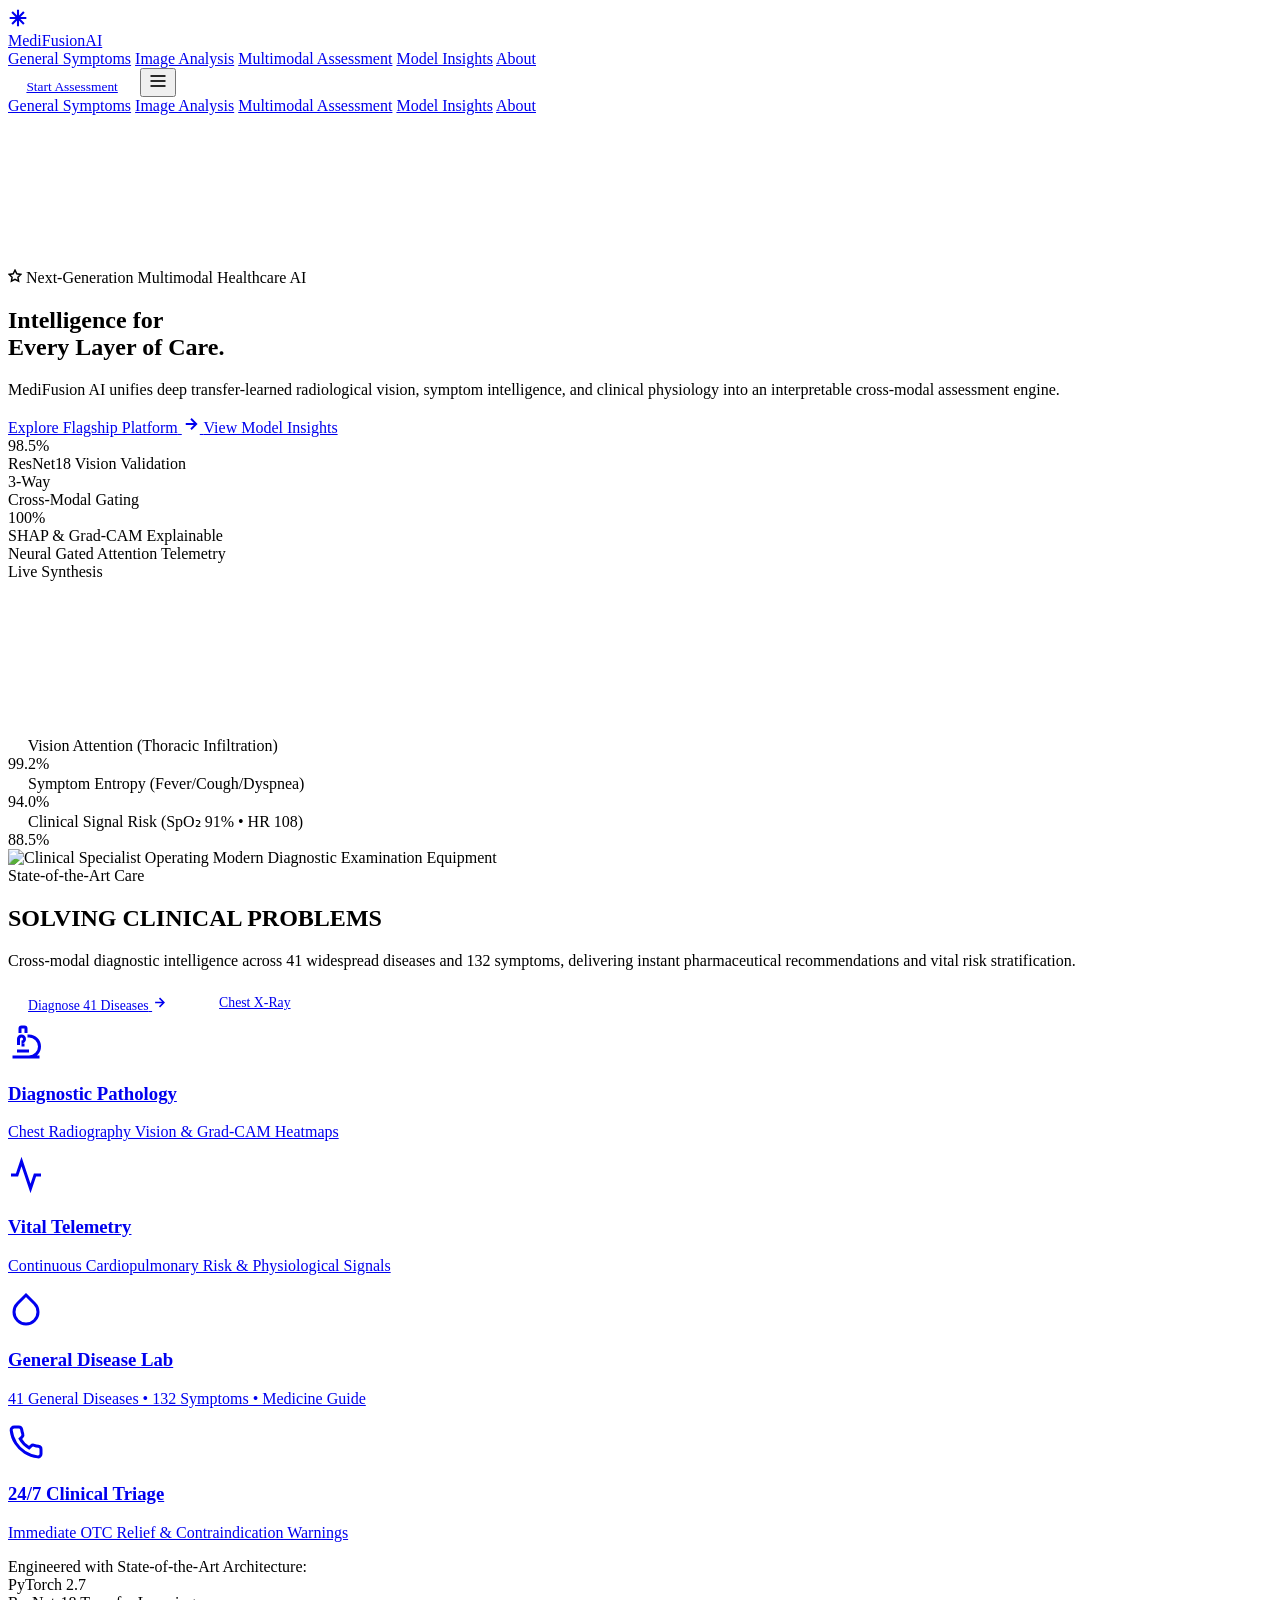
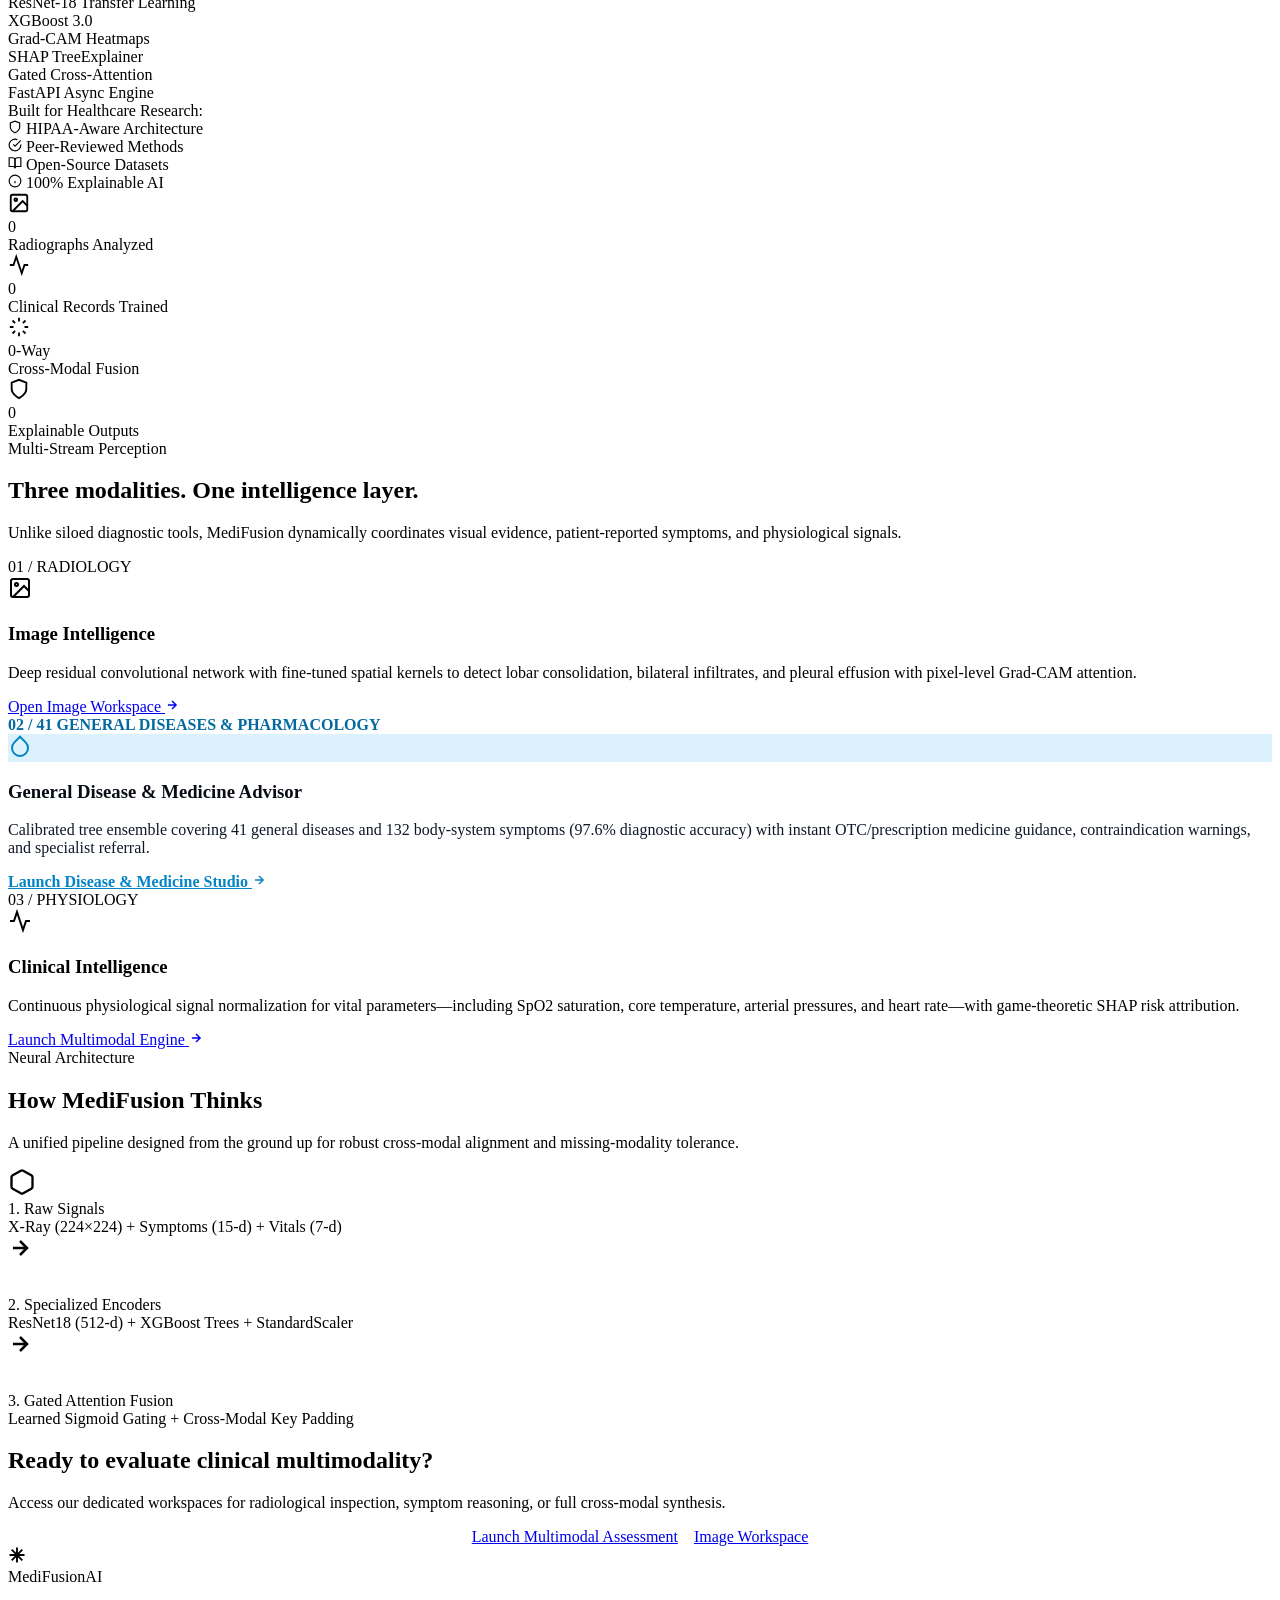
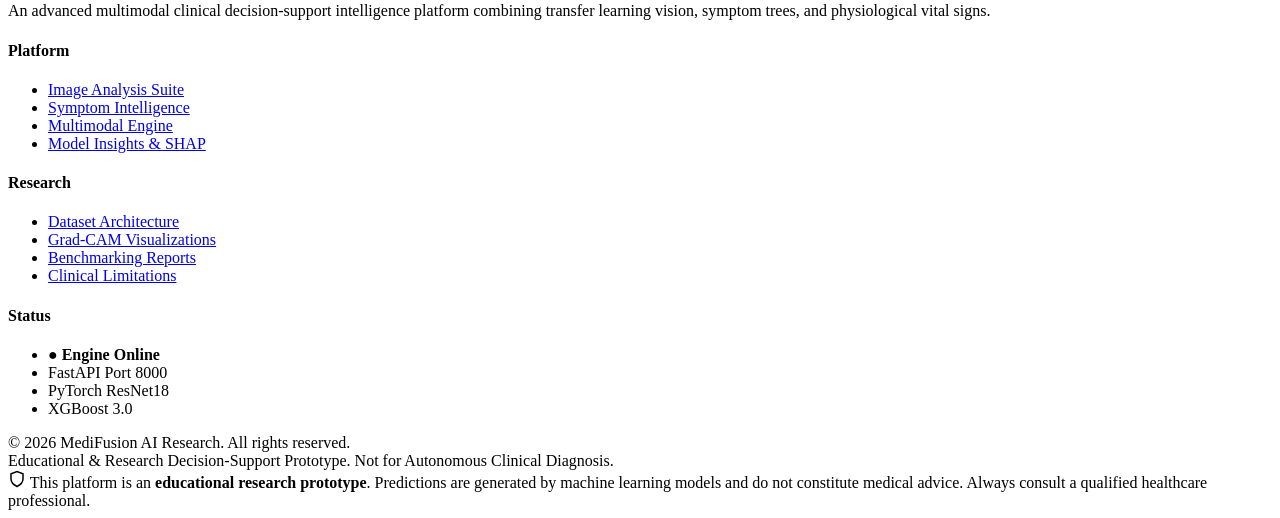
==== frontend/index.html @ 5ebb6c56 "feat: Initial release of MediFusion AI multimodal clinical decision-support system - Tri-stream mult" ====
<!DOCTYPE html>
<html lang="en">
<head>
    <meta charset="UTF-8">
    <meta name="viewport" content="width=device-width, initial-scale=1.0">
    <meta name="description" content="MediFusion AI — Advanced Multimodal Clinical Decision-Support Intelligence. Integrating Medical Imaging, Symptom Reasoning, and Clinical Signals.">
    <title>MediFusion AI — Intelligence for Every Layer of Care</title>
    
    <link rel="preconnect" href="https://fonts.googleapis.com">
    <link rel="preconnect" href="https://fonts.gstatic.com" crossorigin>
    <link href="https://fonts.googleapis.com/css2?family=Plus+Jakarta+Sans:wght@400;500;600;700;800&family=JetBrains+Mono:wght@500;700&display=swap" rel="stylesheet">
    
    <link rel="stylesheet" href="/static/css/global.css?v=5.0">
    <link rel="stylesheet" href="/static/css/landing.css?v=5.0">
    <link rel="stylesheet" href="/static/css/components.css?v=5.0">
    <link rel="stylesheet" href="/static/css/responsive.css?v=5.0">
    
    <script src="https://cdn.jsdelivr.net/npm/chart.js@4.4.0/dist/chart.umd.min.js"></script>
</head>
<body>
    <!-- ─── Global Sticky Navigation ─── -->
    <header class="site-nav" role="banner">
        <div class="app-container-wide nav-inner">
            <a href="/" class="brand-logo" aria-label="MediFusion AI Home">
                <div class="brand-icon">
                    <svg width="20" height="20" viewBox="0 0 24 24" fill="none" stroke="currentColor" stroke-width="2.5">
                        <path d="M12 2v20M2 12h20M4.93 4.93l14.14 14.14M4.93 19.07l14.14-14.14"/>
                    </svg>
                </div>
                <div class="brand-name">MediFusion<span>AI</span></div>
            </a>

            <nav class="nav-links" role="navigation" aria-label="Main Navigation">
                <a href="/symptom-analysis" class="nav-item">General Symptoms</a>
                <a href="/image-analysis" class="nav-item">Image Analysis</a>
                <a href="/multimodal" class="nav-item">Multimodal Assessment</a>
                <a href="/insights" class="nav-item">Model Insights</a>
                <a href="/about" class="nav-item">About</a>
            </nav>

            <div class="nav-actions">
                <a href="/multimodal" class="btn btn-primary" style="padding:0.5rem 1.15rem; font-size:0.84rem;">Start Assessment</a>
                <button class="mobile-toggle" id="mobileToggle" aria-label="Open Navigation Menu">
                    <svg width="20" height="20" viewBox="0 0 24 24" fill="none" stroke="currentColor" stroke-width="2"><line x1="3" y1="12" x2="21" y2="12"/><line x1="3" y1="6" x2="21" y2="6"/><line x1="3" y1="18" x2="21" y2="18"/></svg>
                </button>
            </div>
        </div>
    </header>

    <!-- Mobile Drawer -->
    <div class="mobile-nav-drawer" id="mobileDrawer">
        <a href="/symptom-analysis" class="nav-item">General Symptoms</a>
        <a href="/image-analysis" class="nav-item">Image Analysis</a>
        <a href="/multimodal" class="nav-item">Multimodal Assessment</a>
        <a href="/insights" class="nav-item">Model Insights</a>
        <a href="/about" class="nav-item">About</a>
    </div>

    <!-- ─── Hero Section ─── -->
    <main>
        <section class="hero-section">
            <div class="hero-gradient-mesh"></div>
            <canvas id="heroNeuralCanvas" class="hero-canvas-background"></canvas>
            
            <div class="app-container hero-grid">
                <div class="hero-content-col">
                    <div class="hero-badge">
                        <svg width="14" height="14" viewBox="0 0 24 24" fill="none" stroke="currentColor" stroke-width="2.5"><polygon points="12 2 15.09 8.26 22 9.27 17 14.14 18.18 21.02 12 17.77 5.82 21.02 7 14.14 2 9.27 8.91 8.26 12 2"/></svg>
                        <span>Next-Generation Multimodal Healthcare AI</span>
                    </div>

                    <h1 class="hero-headline">
                        Intelligence for <br>
                        <span class="text-gradient">Every Layer of Care.</span>
                    </h1>

                    <p class="hero-subheadline">
                        MediFusion AI unifies deep transfer-learned radiological vision, symptom intelligence, and clinical physiology into an interpretable cross-modal assessment engine.
                    </p>

                    <div class="hero-cta-group">
                        <a href="/multimodal" class="btn btn-primary btn-lg">
                            <span>Explore Flagship Platform</span>
                            <svg width="18" height="18" viewBox="0 0 24 24" fill="none" stroke="currentColor" stroke-width="2.5"><path d="M5 12h14M12 5l7 7-7 7"/></svg>
                        </a>
                        <a href="/insights" class="btn btn-secondary btn-lg">View Model Insights</a>
                    </div>

                    <div class="hero-trust-metrics">
                        <div class="metric-item">
                            <div class="metric-val">98.5<span>%</span></div>
                            <div class="metric-lbl">ResNet18 Vision Validation</div>
                        </div>
                        <div class="metric-item">
                            <div class="metric-val">3<span>-Way</span></div>
                            <div class="metric-lbl">Cross-Modal Gating</div>
                        </div>
                        <div class="metric-item">
                            <div class="metric-val">100<span>%</span></div>
                            <div class="metric-lbl">SHAP & Grad-CAM Explainable</div>
                        </div>
                    </div>
                </div>

                <!-- Hero Diagnostic Interface Card -->
                <div class="hero-visual-card">
                    <div class="hero-card-header">
                        <div class="hero-card-title">
                            <span class="pulse-dot"></span>
                            <span>Neural Gated Attention Telemetry</span>
                        </div>
                        <span class="badge badge-teal">Live Synthesis</span>
                    </div>

                    <div class="hero-radar-box">
                        <canvas id="heroRadarChart"></canvas>
                    </div>

                    <div class="hero-stream-nodes">
                        <div class="stream-node-row">
                            <div class="stream-node-name">
                                <svg width="16" height="16" viewBox="0 0 24 24" fill="none" stroke="var(--accent-teal)" stroke-width="2"><circle cx="12" cy="12" r="10"/><path d="M8 14s1.5 2 4 2 4-2 4-2"/></svg>
                                <span>Vision Attention (Thoracic Infiltration)</span>
                            </div>
                            <span class="stream-node-val">99.2%</span>
                        </div>
                        <div class="stream-node-row">
                            <div class="stream-node-name">
                                <svg width="16" height="16" viewBox="0 0 24 24" fill="none" stroke="var(--accent-violet)" stroke-width="2"><path d="M22 12h-4l-3 9L9 3l-3 9H2"/></svg>
                                <span>Symptom Entropy (Fever/Cough/Dyspnea)</span>
                            </div>
                            <span class="stream-node-val">94.0%</span>
                        </div>
                        <div class="stream-node-row">
                            <div class="stream-node-name">
                                <svg width="16" height="16" viewBox="0 0 24 24" fill="none" stroke="var(--accent-cyan)" stroke-width="2"><path d="M14 2H6a2 2 0 0 0-2 2v16a2 2 0 0 0 2 2h12a2 2 0 0 0 2-2V8z"/></svg>
                                <span>Clinical Signal Risk (SpO₂ 91% • HR 108)</span>
                            </div>
                            <span class="stream-node-val">88.5%</span>
                        </div>
                    </div>
                </div>
            </div>

            <!-- Photographic Clinical Examination Showcase (Inspired by Reference UI) -->
            <div class="app-container">
                <div class="hero-photo-banner">
                    <img src="/static/images/hero_clinic_doctor.jpg" alt="Clinical Specialist Operating Modern Diagnostic Examination Equipment" class="hero-photo-img">
                    <div class="hero-photo-scrim">
                        <div class="hero-photo-floating-card">
                            <div class="hero-card-pretag">State-of-the-Art Care</div>
                            <h2 class="hero-card-headline">SOLVING CLINICAL PROBLEMS</h2>
                            <p class="hero-card-desc">
                                Cross-modal diagnostic intelligence across 41 widespread diseases and 132 symptoms, delivering instant pharmaceutical recommendations and vital risk stratification.
                            </p>
                            <div style="display:flex; gap:0.75rem; flex-wrap:wrap;">
                                <a href="/symptom-analysis" class="btn btn-primary" style="padding:0.6rem 1.25rem; font-size:0.86rem;">
                                    <span>Diagnose 41 Diseases</span>
                                    <svg width="15" height="15" viewBox="0 0 24 24" fill="none" stroke="currentColor" stroke-width="2.5"><path d="M5 12h14M12 5l7 7-7 7"/></svg>
                                </a>
                                <a href="/image-analysis" class="btn btn-secondary" style="padding:0.6rem 1.25rem; font-size:0.86rem;">
                                    <span>Chest X-Ray</span>
                                </a>
                            </div>
                            <div class="card-slide-dots">
                                <span class="slide-dot active"></span>
                                <span class="slide-dot"></span>
                                <span class="slide-dot"></span>
                            </div>
                        </div>
                    </div>
                </div>
            </div>
        </section>

        <!-- ─── Circular Clinical Feature Badges (Reference UI) ─── -->
        <section class="clinical-feature-strip">
            <div class="app-container-wide">
                <div class="clinical-badge-grid">
                    <a href="/image-analysis" class="clinical-badge-card">
                        <div class="clinical-badge-circle">
                            <svg width="36" height="36" viewBox="0 0 24 24" fill="none" stroke="currentColor" stroke-width="2"><path d="M6 18h8M3 22h18M14 22a7 7 0 1 0 0-14h-1M9 14h2M9 12a2 2 0 1 0-2-2v4"/><path d="M12 6V3a1 1 0 0 0-1-1H9a1 1 0 0 0-1 1v3"/></svg>
                        </div>
                        <h3 class="clinical-badge-title">Diagnostic Pathology</h3>
                        <p class="clinical-badge-sub">Chest Radiography Vision & Grad-CAM Heatmaps</p>
                    </a>
                    <a href="/multimodal" class="clinical-badge-card">
                        <div class="clinical-badge-circle">
                            <svg width="36" height="36" viewBox="0 0 24 24" fill="none" stroke="currentColor" stroke-width="2"><path d="M22 12h-4l-3 9L9 3l-3 9H2"/></svg>
                        </div>
                        <h3 class="clinical-badge-title">Vital Telemetry</h3>
                        <p class="clinical-badge-sub">Continuous Cardiopulmonary Risk & Physiological Signals</p>
                    </a>
                    <a href="/symptom-analysis" class="clinical-badge-card">
                        <div class="clinical-badge-circle">
                            <svg width="36" height="36" viewBox="0 0 24 24" fill="none" stroke="currentColor" stroke-width="2"><path d="M12 2.69l5.66 5.66a8 8 0 1 1-11.31 0z"/></svg>
                        </div>
                        <h3 class="clinical-badge-title">General Disease Lab</h3>
                        <p class="clinical-badge-sub">41 General Diseases • 132 Symptoms • Medicine Guide</p>
                    </a>
                    <a href="/symptom-analysis" class="clinical-badge-card">
                        <div class="clinical-badge-circle">
                            <svg width="36" height="36" viewBox="0 0 24 24" fill="none" stroke="currentColor" stroke-width="2"><path d="M22 16.92v3a2 2 0 0 1-2.18 2 19.79 19.79 0 0 1-8.63-3.07 19.5 19.5 0 0 1-6-6 19.79 19.79 0 0 1-3.07-8.67A2 2 0 0 1 4.11 2h3a2 2 0 0 1 2 1.72 12.84 12.84 0 0 0 .7 2.81 2 2 0 0 1-.45 2.11L8.09 9.91a16 16 0 0 0 6 6l1.27-1.27a2 2 0 0 1 2.11-.45 12.84 12.84 0 0 0 2.81.7A2 2 0 0 1 22 16.92z"/></svg>
                        </div>
                        <h3 class="clinical-badge-title">24/7 Clinical Triage</h3>
                        <p class="clinical-badge-sub">Immediate OTC Relief & Contraindication Warnings</p>
                    </a>
                </div>
            </div>
        </section>

        <!-- ─── Technology Capabilities Strip ─── -->
        <section class="tech-strip">
            <div class="app-container tech-strip-inner">
                <span class="tech-strip-heading">Engineered with State-of-the-Art Architecture:</span>
                <div class="tech-badges-list">
                    <div class="tech-badge-item">PyTorch 2.7</div>
                    <div class="tech-badge-item">ResNet-18 Transfer Learning</div>
                    <div class="tech-badge-item">XGBoost 3.0</div>
                    <div class="tech-badge-item">Grad-CAM Heatmaps</div>
                    <div class="tech-badge-item">SHAP TreeExplainer</div>
                    <div class="tech-badge-item">Gated Cross-Attention</div>
                    <div class="tech-badge-item">FastAPI Async Engine</div>
                </div>
            </div>
        </section>

        <!-- ─── Trust Institutions Strip ─── -->
        <section class="trust-strip">
            <div class="app-container trust-strip-inner">
                <span class="trust-strip-label">Built for Healthcare Research:</span>
                <div class="trust-pill">
                    <svg width="14" height="14" viewBox="0 0 24 24" fill="none" stroke="currentColor" stroke-width="2"><path d="M12 22s8-4 8-10V5l-8-3-8 3v7c0 6 8 10 8 10z"/></svg>
                    <span>HIPAA-Aware Architecture</span>
                </div>
                <div class="trust-pill">
                    <svg width="14" height="14" viewBox="0 0 24 24" fill="none" stroke="currentColor" stroke-width="2"><path d="M22 11.08V12a10 10 0 1 1-5.93-9.14"/><polyline points="22 4 12 14.01 9 11.01"/></svg>
                    <span>Peer-Reviewed Methods</span>
                </div>
                <div class="trust-pill">
                    <svg width="14" height="14" viewBox="0 0 24 24" fill="none" stroke="currentColor" stroke-width="2"><path d="M2 3h6a4 4 0 0 1 4 4v14a3 3 0 0 0-3-3H2z"/><path d="M22 3h-6a4 4 0 0 0-4 4v14a3 3 0 0 1 3-3h7z"/></svg>
                    <span>Open-Source Datasets</span>
                </div>
                <div class="trust-pill">
                    <svg width="14" height="14" viewBox="0 0 24 24" fill="none" stroke="currentColor" stroke-width="2"><circle cx="12" cy="12" r="10"/><path d="M12 16v-4M12 8h.01"/></svg>
                    <span>100% Explainable AI</span>
                </div>
            </div>
        </section>

        <!-- ─── Statistics Counters Section ─── -->
        <section class="stats-counter-section">
            <div class="app-container">
                <div class="stats-grid">
                    <div class="stat-card scroll-reveal">
                        <div class="stat-icon-box">
                            <svg width="22" height="22" viewBox="0 0 24 24" fill="none" stroke="currentColor" stroke-width="2"><rect x="3" y="3" width="18" height="18" rx="2" ry="2"/><circle cx="8.5" cy="8.5" r="1.5"/><polyline points="21 15 16 10 5 21"/></svg>
                        </div>
                        <div class="stat-number counter-animate" data-target="5856">0</div>
                        <div class="stat-label">Radiographs Analyzed</div>
                    </div>
                    <div class="stat-card scroll-reveal" data-delay="1">
                        <div class="stat-icon-box">
                            <svg width="22" height="22" viewBox="0 0 24 24" fill="none" stroke="currentColor" stroke-width="2"><path d="M22 12h-4l-3 9L9 3l-3 9H2"/></svg>
                        </div>
                        <div class="stat-number counter-animate" data-target="4998">0</div>
                        <div class="stat-label">Clinical Records Trained</div>
                    </div>
                    <div class="stat-card scroll-reveal" data-delay="2">
                        <div class="stat-icon-box">
                            <svg width="22" height="22" viewBox="0 0 24 24" fill="none" stroke="currentColor" stroke-width="2"><path d="M12 2v4M12 18v4M4.93 4.93l2.83 2.83M16.24 16.24l2.83 2.83M2 12h4M18 12h4M4.93 19.07l2.83-2.83M16.24 7.76l2.83-2.83"/></svg>
                        </div>
                        <div class="stat-number"><span class="counter-animate" data-target="3">0</span><span>-Way</span></div>
                        <div class="stat-label">Cross-Modal Fusion</div>
                    </div>
                    <div class="stat-card scroll-reveal" data-delay="3">
                        <div class="stat-icon-box">
                            <svg width="22" height="22" viewBox="0 0 24 24" fill="none" stroke="currentColor" stroke-width="2"><path d="M12 22s8-4 8-10V5l-8-3-8 3v7c0 6 8 10 8 10z"/></svg>
                        </div>
                        <div class="stat-number counter-animate" data-target="100" data-suffix="%">0</div>
                        <div class="stat-label">Explainable Outputs</div>
                    </div>
                </div>
            </div>
        </section>

        <!-- ─── Three Modalities Section ─── -->
        <section class="section-wrapper">
            <div class="app-container">
                <div class="section-header-center">
                    <span class="badge badge-teal" style="margin-bottom:0.75rem;">Multi-Stream Perception</span>
                    <h2>Three modalities. One intelligence layer.</h2>
                    <p>Unlike siloed diagnostic tools, MediFusion dynamically coordinates visual evidence, patient-reported symptoms, and physiological signals.</p>
                </div>

                <div class="modalities-cards-grid">
                    <!-- 01 Image -->
                    <div class="modality-feature-card">
                        <span class="card-step-num">01 / RADIOLOGY</span>
                        <div class="modality-icon-wrapper">
                            <svg width="24" height="24" viewBox="0 0 24 24" fill="none" stroke="currentColor" stroke-width="2"><rect x="3" y="3" width="18" height="18" rx="2" ry="2"/><circle cx="8.5" cy="8.5" r="1.5"/><polyline points="21 15 16 10 5 21"/></svg>
                        </div>
                        <h3>Image Intelligence</h3>
                        <p>Deep residual convolutional network with fine-tuned spatial kernels to detect lobar consolidation, bilateral infiltrates, and pleural effusion with pixel-level Grad-CAM attention.</p>
                        <a href="/image-analysis" class="modality-card-link">
                            <span>Open Image Workspace</span>
                            <svg width="14" height="14" viewBox="0 0 24 24" fill="none" stroke="currentColor" stroke-width="2.5"><path d="M5 12h14M12 5l7 7-7 7"/></svg>
                        </a>
                    </div>

                    <!-- 02 Symptoms & General Disease -->
                    <div class="modality-feature-card" style="border-color: rgba(14, 165, 233, 0.4); background: #ffffff;">
                        <span class="card-step-num" style="color:#0369a1; font-weight:700;">02 / 41 GENERAL DISEASES & PHARMACOLOGY</span>
                        <div class="modality-icon-wrapper" style="background:rgba(14, 165, 233, 0.15); color:#0284c7; border-color:rgba(14, 165, 233, 0.35);">
                            <svg width="24" height="24" viewBox="0 0 24 24" fill="none" stroke="currentColor" stroke-width="2"><path d="M12 2.69l5.66 5.66a8 8 0 1 1-11.31 0z"/></svg>
                        </div>
                        <h3 style="color:#080c15;">General Disease & Medicine Advisor</h3>
                        <p style="color:#0f1729;">Calibrated tree ensemble covering 41 general diseases and 132 body-system symptoms (97.6% diagnostic accuracy) with instant OTC/prescription medicine guidance, contraindication warnings, and specialist referral.</p>
                        <a href="/symptom-analysis" class="modality-card-link" style="color:#0284c7; font-weight:600;">
                            <span>Launch Disease & Medicine Studio</span>
                            <svg width="14" height="14" viewBox="0 0 24 24" fill="none" stroke="currentColor" stroke-width="2.5"><path d="M5 12h14M12 5l7 7-7 7"/></svg>
                        </a>
                    </div>

                    <!-- 03 Clinical -->
                    <div class="modality-feature-card">
                        <span class="card-step-num">03 / PHYSIOLOGY</span>
                        <div class="modality-icon-wrapper">
                            <svg width="24" height="24" viewBox="0 0 24 24" fill="none" stroke="currentColor" stroke-width="2"><path d="M22 12h-4l-3 9L9 3l-3 9H2"/></svg>
                        </div>
                        <h3>Clinical Intelligence</h3>
                        <p>Continuous physiological signal normalization for vital parameters—including SpO2 saturation, core temperature, arterial pressures, and heart rate—with game-theoretic SHAP risk attribution.</p>
                        <a href="/multimodal" class="modality-card-link">
                            <span>Launch Multimodal Engine</span>
                            <svg width="14" height="14" viewBox="0 0 24 24" fill="none" stroke="currentColor" stroke-width="2.5"><path d="M5 12h14M12 5l7 7-7 7"/></svg>
                        </a>
                    </div>
                </div>
            </div>
        </section>

        <!-- ─── "How MediFusion Thinks" Pipeline Section ─── -->
        <section class="section-wrapper" style="background: rgba(255, 255, 255, 0.7); border-top: 1px solid var(--border-subtle); border-bottom: 1px solid var(--border-subtle);">
            <div class="app-container">
                <div class="section-header-center">
                    <span class="badge badge-violet" style="margin-bottom:0.75rem;">Neural Architecture</span>
                    <h2>How MediFusion Thinks</h2>
                    <p>A unified pipeline designed from the ground up for robust cross-modal alignment and missing-modality tolerance.</p>
                </div>

                <div class="pipeline-architecture-box">
                    <div class="pipeline-flow-diagram">
                        <!-- Step 1: Input Modalities -->
                        <div class="flow-step-card">
                            <div class="flow-step-icon">
                                <svg width="28" height="28" viewBox="0 0 24 24" fill="none" stroke="currentColor" stroke-width="2"><path d="M21 16V8a2 2 0 0 0-1-1.73l-7-4a2 2 0 0 0-2 0l-7 4A2 2 0 0 0 3 8v8a2 2 0 0 0 1 1.73l7 4a2 2 0 0 0 2 0l7-4A2 2 0 0 0 21 16z"/></svg>
                            </div>
                            <div class="flow-step-title">1. Raw Signals</div>
                            <div class="flow-step-desc">X-Ray (224×224) + Symptoms (15-d) + Vitals (7-d)</div>
                        </div>

                        <div class="flow-arrow-connector">
                            <svg width="24" height="24" viewBox="0 0 24 24" fill="none" stroke="currentColor" stroke-width="2.5"><path d="M5 12h14M12 5l7 7-7 7"/></svg>
                        </div>

                        <!-- Step 2: Encoders -->
                        <div class="flow-step-card">
                            <div class="flow-step-icon">
                                <svg width="28" height="28" viewBox="0 0 24 24" fill="none" stroke="var(--accent-teal)" stroke-width="2"><circle cx="12" cy="12" r="3"/><path d="M19.4 15a1.65 1.65 0 0 0 .33 1.82l.06.06a2 2 0 0 1 0 2.83 2 2 0 0 1-2.83 0l-.06-.06a1.65 1.65 0 0 0-1.82-.33 1.65 1.65 0 0 0-1 1.51V21a2 2 0 0 1-2 2 2 2 0 0 1-2-2v-.09A1.65 1.65 0 0 0 9 19.4a1.65 1.65 0 0 0-1.82.33l-.06.06a2 2 0 0 1-2.83 0 2 2 0 0 1 0-2.83l.06-.06a1.65 1.65 0 0 0 .33-1.82 1.65 1.65 0 0 0-1.51-1H3a2 2 0 0 1-2-2 2 2 0 0 1 2-2h.09A1.65 1.65 0 0 0 4.6 9a1.65 1.65 0 0 0-.33-1.82l-.06-.06a2 2 0 0 1 0-2.83 2 2 0 0 1 2.83 0l.06.06a1.65 1.65 0 0 0 1.82.33H9a1.65 1.65 0 0 0 1-1.51V3a2 2 0 0 1 2-2 2 2 0 0 1 2 2v.09a1.65 1.65 0 0 0 1 1.51 1.65 1.65 0 0 0 1.82-.33l.06-.06a2 2 0 0 1 2.83 0 2 2 0 0 1 0 2.83l-.06.06a1.65 1.65 0 0 0-.33 1.82V9a1.65 1.65 0 0 0 1.51 1H21a2 2 0 0 1 2 2 2 2 0 0 1-2 2h-.09a1.65 1.65 0 0 0-1.51 1z"/></svg>
                            </div>
                            <div class="flow-step-title">2. Specialized Encoders</div>
                            <div class="flow-step-desc">ResNet18 (512-d) + XGBoost Trees + StandardScaler</div>
                        </div>

                        <div class="flow-arrow-connector">
                            <svg width="24" height="24" viewBox="0 0 24 24" fill="none" stroke="currentColor" stroke-width="2.5"><path d="M5 12h14M12 5l7 7-7 7"/></svg>
                        </div>

                        <!-- Step 3: Gated Cross Attention -->
                        <div class="flow-step-card">
                            <div class="flow-step-icon">
                                <svg width="28" height="28" viewBox="0 0 24 24" fill="none" stroke="var(--accent-violet)" stroke-width="2"><path d="M12 2v4M12 18v4M4.93 4.93l2.83 2.83M16.24 16.24l2.83 2.83M2 12h4M18 12h4M4.93 19.07l2.83-2.83M16.24 7.76l2.83-2.83"/></svg>
                            </div>
                            <div class="flow-step-title">3. Gated Attention Fusion</div>
                            <div class="flow-step-desc">Learned Sigmoid Gating + Cross-Modal Key Padding</div>
                        </div>
                    </div>
                </div>
            </div>
        </section>

        <!-- ─── Final Call to Action ─── -->
        <section class="section-wrapper">
            <div class="app-container">
                <div class="final-cta-section">
                    <div class="final-cta-content">
                        <h2>Ready to evaluate clinical multimodality?</h2>
                        <p>Access our dedicated workspaces for radiological inspection, symptom reasoning, or full cross-modal synthesis.</p>
                        <div style="display:flex; justify-content:center; gap:1rem; flex-wrap:wrap;">
                            <a href="/multimodal" class="btn btn-primary btn-lg">Launch Multimodal Assessment</a>
                            <a href="/image-analysis" class="btn btn-secondary btn-lg">Image Workspace</a>
                        </div>
                    </div>
                </div>
            </div>
        </section>
    </main>

    <!-- ─── Global Footer ─── -->
    <footer class="site-footer" role="contentinfo">
        <div class="app-container footer-top">
            <div class="footer-brand">
                <div class="brand-logo">
                    <div class="brand-icon">
                        <svg width="18" height="18" viewBox="0 0 24 24" fill="none" stroke="currentColor" stroke-width="2.5"><path d="M12 2v20M2 12h20M4.93 4.93l14.14 14.14M4.93 19.07l14.14-14.14"/></svg>
                    </div>
                    <div class="brand-name">MediFusion<span>AI</span></div>
                </div>
                <p>An advanced multimodal clinical decision-support intelligence platform combining transfer learning vision, symptom trees, and physiological vital signs.</p>
            </div>

            <div class="footer-col">
                <h4>Platform</h4>
                <ul class="footer-links">
                    <li><a href="/image-analysis">Image Analysis Suite</a></li>
                    <li><a href="/symptom-analysis">Symptom Intelligence</a></li>
                    <li><a href="/multimodal">Multimodal Engine</a></li>
                    <li><a href="/insights">Model Insights & SHAP</a></li>
                </ul>
            </div>

            <div class="footer-col">
                <h4>Research</h4>
                <ul class="footer-links">
                    <li><a href="/about">Dataset Architecture</a></li>
                    <li><a href="/insights">Grad-CAM Visualizations</a></li>
                    <li><a href="/about">Benchmarking Reports</a></li>
                    <li><a href="/about">Clinical Limitations</a></li>
                </ul>
            </div>

            <div class="footer-col">
                <h4>Status</h4>
                <ul class="footer-links">
                    <li><span style="color:var(--success); font-weight:600;">● Engine Online</span></li>
                    <li><span style="color:var(--text-muted);">FastAPI Port 8000</span></li>
                    <li><span style="color:var(--text-muted);">PyTorch ResNet18</span></li>
                    <li><span style="color:var(--text-muted);">XGBoost 3.0</span></li>
                </ul>
            </div>
        </div>

        <div class="app-container footer-bottom">
            <div>© 2026 MediFusion AI Research. All rights reserved.</div>
            <div>Educational & Research Decision-Support Prototype. Not for Autonomous Clinical Diagnosis.</div>
        </div>
        <div class="app-container">
            <div class="medical-disclaimer-badge">
                <svg width="18" height="18" viewBox="0 0 24 24" fill="none" stroke="currentColor" stroke-width="2"><path d="M12 22s8-4 8-10V5l-8-3-8 3v7c0 6 8 10 8 10z"/></svg>
                <span>This platform is an <strong>educational research prototype</strong>. Predictions are generated by machine learning models and do not constitute medical advice. Always consult a qualified healthcare professional.</span>
            </div>
        </div>
    </footer>

    <!-- Scripts -->
    <script src="/static/js/api.js?v=5.0"></script>
    <script src="/static/js/ui.js?v=5.0"></script>
    <script src="/static/js/charts.js?v=5.0"></script>
    <script src="/static/js/navigation.js?v=5.0"></script>
    <script>
        document.addEventListener("DOMContentLoaded", () => {
            MediFusionUI.initNeuralCanvas("heroNeuralCanvas");
            // Hero radar chart
            MediFusionCharts.renderRadarComparison(
                "heroRadarChart",
                ["Vision", "Symptoms", "Vitals", "Attention Gating"],
                [94, 88, 85, 96]
            );
        });
    </script>
</body>
</html>
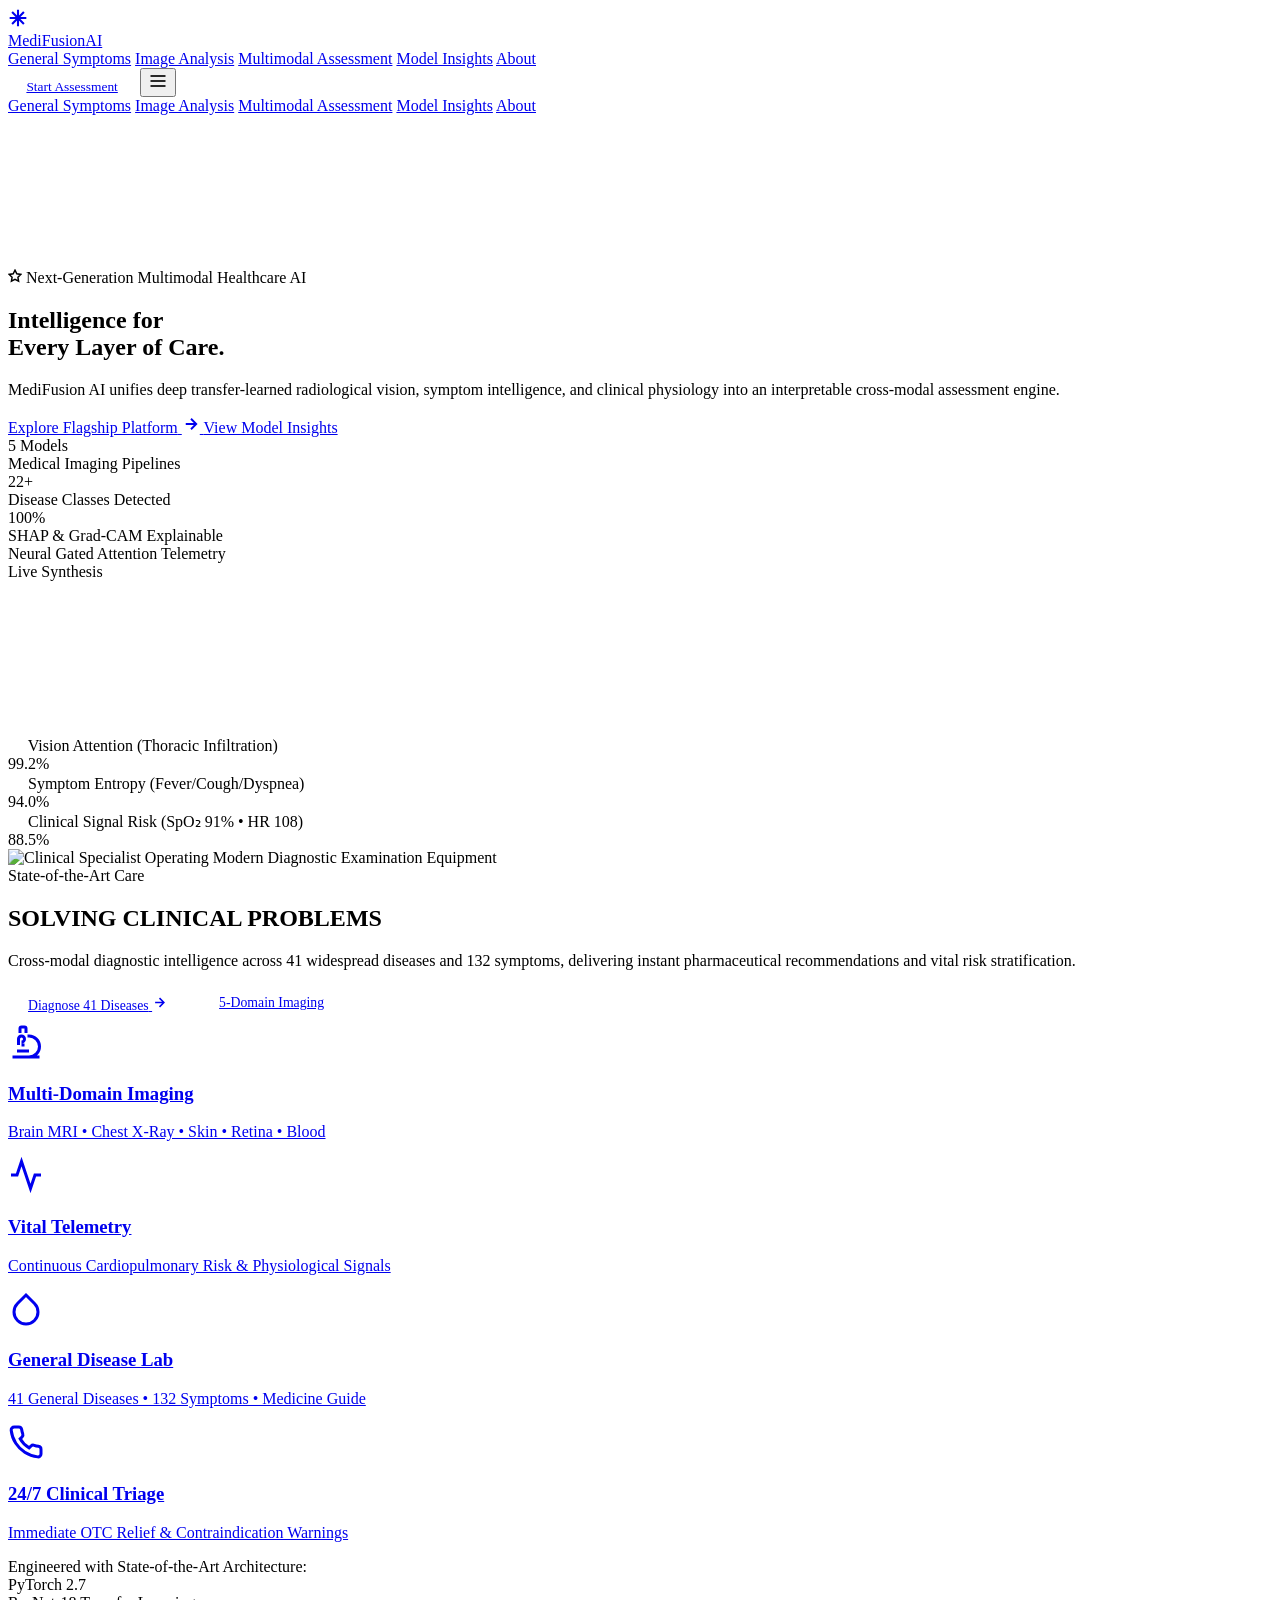
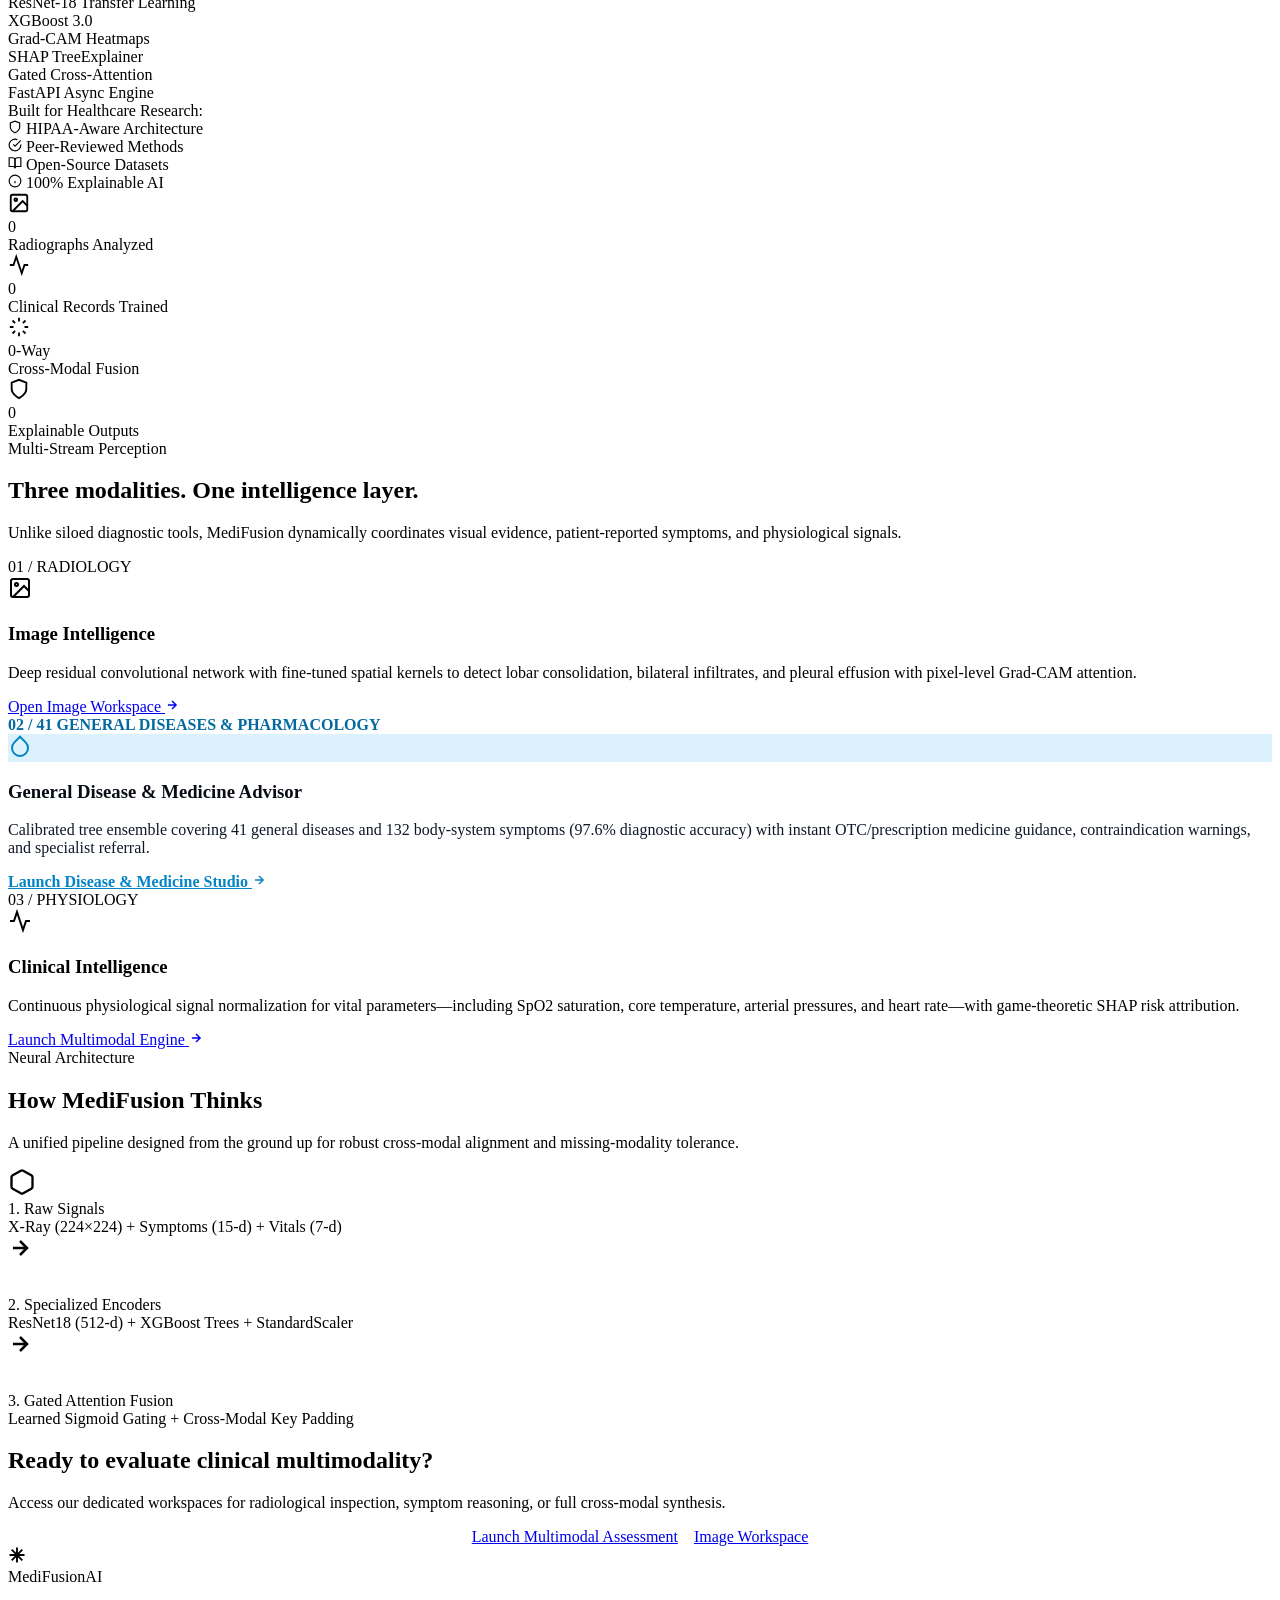
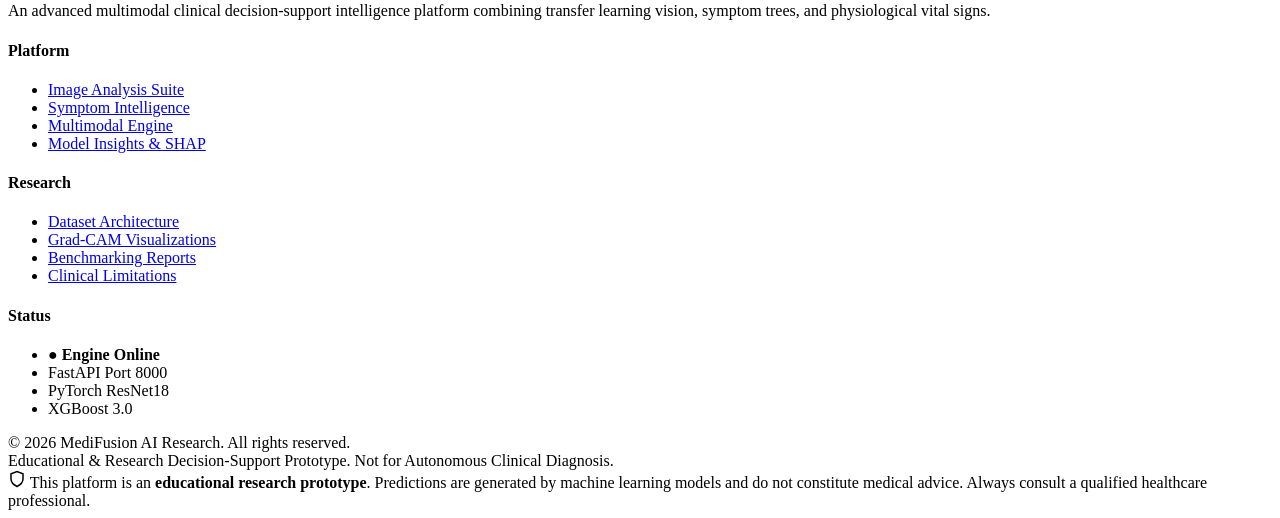
==== commit a0c5ed20: "feat: Add multi-modality medical image analysis, dataset pipelines, and UI expansion" ====
--- a/frontend/index.html
+++ b/frontend/index.html
@@ -88,12 +88,12 @@
 
                     <div class="hero-trust-metrics">
                         <div class="metric-item">
-                            <div class="metric-val">98.5<span>%</span></div>
-                            <div class="metric-lbl">ResNet18 Vision Validation</div>
+                            <div class="metric-val">5<span> Models</span></div>
+                            <div class="metric-lbl">Medical Imaging Pipelines</div>
                         </div>
                         <div class="metric-item">
-                            <div class="metric-val">3<span>-Way</span></div>
-                            <div class="metric-lbl">Cross-Modal Gating</div>
+                            <div class="metric-val">22<span>+</span></div>
+                            <div class="metric-lbl">Disease Classes Detected</div>
                         </div>
                         <div class="metric-item">
                             <div class="metric-val">100<span>%</span></div>
@@ -159,7 +159,7 @@
                                     <svg width="15" height="15" viewBox="0 0 24 24" fill="none" stroke="currentColor" stroke-width="2.5"><path d="M5 12h14M12 5l7 7-7 7"/></svg>
                                 </a>
                                 <a href="/image-analysis" class="btn btn-secondary" style="padding:0.6rem 1.25rem; font-size:0.86rem;">
-                                    <span>Chest X-Ray</span>
+                                    <span>5-Domain Imaging</span>
                                 </a>
                             </div>
                             <div class="card-slide-dots">
@@ -181,8 +181,8 @@
                         <div class="clinical-badge-circle">
                             <svg width="36" height="36" viewBox="0 0 24 24" fill="none" stroke="currentColor" stroke-width="2"><path d="M6 18h8M3 22h18M14 22a7 7 0 1 0 0-14h-1M9 14h2M9 12a2 2 0 1 0-2-2v4"/><path d="M12 6V3a1 1 0 0 0-1-1H9a1 1 0 0 0-1 1v3"/></svg>
                         </div>
-                        <h3 class="clinical-badge-title">Diagnostic Pathology</h3>
-                        <p class="clinical-badge-sub">Chest Radiography Vision & Grad-CAM Heatmaps</p>
+                        <h3 class="clinical-badge-title">Multi-Domain Imaging</h3>
+                        <p class="clinical-badge-sub">Brain MRI • Chest X-Ray • Skin • Retina • Blood</p>
                     </a>
                     <a href="/multimodal" class="clinical-badge-card">
                         <div class="clinical-badge-circle">
